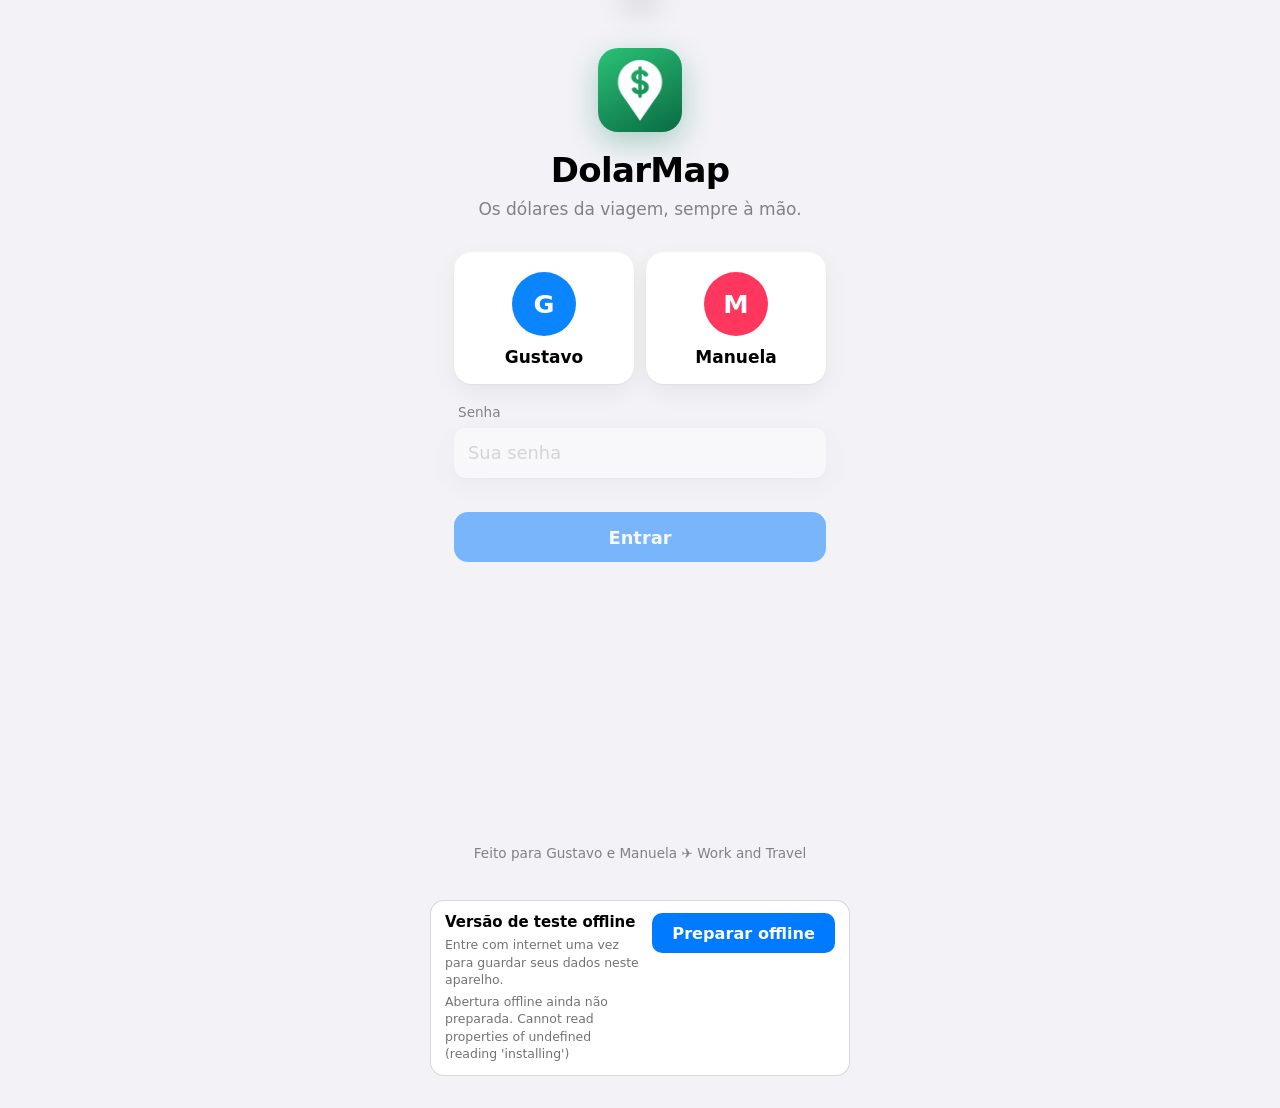
==== index.html @ 6754944d "Add files via upload" ====
<!doctype html>
<html lang="pt-BR">
  <head>
    <meta charset="utf-8" />
    <meta name="viewport" content="width=device-width, initial-scale=1, viewport-fit=cover" />
    <title>DolarMap Offline</title>
    <meta name="description" content="Controle dos dólares da viagem de Work and Travel." />
    <meta name="theme-color" content="#F2F2F7" media="(prefers-color-scheme: light)" />
    <meta name="theme-color" content="#000000" media="(prefers-color-scheme: dark)" />
    <meta name="color-scheme" content="light dark" />
    <!-- Tela de Início do iPhone -->
    <meta name="apple-mobile-web-app-capable" content="yes" />
    <meta name="mobile-web-app-capable" content="yes" />
    <meta name="apple-mobile-web-app-status-bar-style" content="default" />
    <meta name="apple-mobile-web-app-title" content="DolarMap Offline" />
    <meta name="format-detection" content="telephone=no" />
    <link rel="apple-touch-icon" href="icons/icon-180.png" />
    <link rel="icon" type="image/png" sizes="192x192" href="icons/icon-192.png" />
    <link rel="manifest" href="manifest.webmanifest" />
    <script>
      // Aplica o tema salvo antes de pintar a tela (evita "piscar").
      try {
        var t = localStorage.getItem('dolarmap.theme');
        if (t === 'light' || t === 'dark') document.documentElement.dataset.theme = t;
      } catch (e) {}
    </script>
    <link rel="stylesheet" href="css/app.css?v=20261106offline1" />
    <script type="module" src="js/main.js?v=20261106offline1"></script>
  </head>
  <body>
    <div id="app" aria-live="polite">
      <div class="splash" role="status">
        <div class="spinner" aria-hidden="true"></div>
        <span class="sr-only">Carregando…</span>
      </div>
    </div>
    <div id="toast" class="toast" role="status" aria-live="polite"></div>
    <noscript>O DolarMap precisa de JavaScript ativado.</noscript>
  </body>
</html>
---- css/app.css ----
/* DolarMap — visual inspirado no iOS (cores do sistema, listas agrupadas, sheets). */

:root {
  --bg: #f2f2f7;
  --card: #ffffff;
  --card-2: #f2f2f7;
  --elevated: #ffffff;
  --label: #000000;
  --label-2: rgba(60, 60, 67, 0.62);
  --label-3: rgba(60, 60, 67, 0.36);
  --separator: rgba(60, 60, 67, 0.2);
  --fill: rgba(120, 120, 128, 0.16);
  --fill-2: rgba(120, 120, 128, 0.24);
  --tint: #007aff;
  --green: #248a3d; /* versão acessível (contraste AA) do verde do sistema */
  --green-bright: #34c759;
  --red: #d70015;
  --orange: #c93400;
  --hero-1: #1fa463;
  --hero-2: #0b7a4b;
  --shadow: 0 1px 2px rgba(0, 0, 0, 0.04), 0 8px 24px rgba(0, 0, 0, 0.06);
  --radius: 14px;
  --tabbar-h: 56px;
  color-scheme: light;
}

@media (prefers-color-scheme: dark) {
  :root:not([data-theme='light']) {
    --bg: #000000;
    --card: #1c1c1e;
    --card-2: #2c2c2e;
    --elevated: #1c1c1e;
    --label: #ffffff;
    --label-2: rgba(235, 235, 245, 0.64);
    --label-3: rgba(235, 235, 245, 0.34);
    --separator: rgba(84, 84, 88, 0.55);
    --fill: rgba(120, 120, 128, 0.3);
    --fill-2: rgba(120, 120, 128, 0.42);
    --tint: #0a84ff;
    --green: #30d158;
    --green-bright: #30d158;
    --red: #ff453a;
    --orange: #ff9f0a;
    --hero-1: #1a8f55;
    --hero-2: #0a5c39;
    --shadow: none;
    color-scheme: dark;
  }
}

:root[data-theme='dark'] {
  --bg: #000000;
  --card: #1c1c1e;
  --card-2: #2c2c2e;
  --elevated: #1c1c1e;
  --label: #ffffff;
  --label-2: rgba(235, 235, 245, 0.64);
  --label-3: rgba(235, 235, 245, 0.34);
  --separator: rgba(84, 84, 88, 0.55);
  --fill: rgba(120, 120, 128, 0.3);
  --fill-2: rgba(120, 120, 128, 0.42);
  --tint: #0a84ff;
  --green: #30d158;
  --green-bright: #30d158;
  --red: #ff453a;
  --orange: #ff9f0a;
  --hero-1: #1a8f55;
  --hero-2: #0a5c39;
  --shadow: none;
  color-scheme: dark;
}

/* ---------- Base ---------- */

*,
*::before,
*::after {
  box-sizing: border-box;
}

html {
  font-family: -apple-system, BlinkMacSystemFont, 'SF Pro Text', system-ui, 'Segoe UI', Roboto, sans-serif;
  font-size: 17px;
  -webkit-text-size-adjust: 100%;
  text-size-adjust: 100%;
}
/* Respeita o "Tamanho do Texto" (Dynamic Type) do iPhone. */
@supports (font: -apple-system-body) {
  html {
    font: -apple-system-body;
  }
}

body {
  margin: 0;
  min-height: 100dvh;
  background: var(--bg);
  color: var(--label);
  line-height: 1.3;
  -webkit-font-smoothing: antialiased;
  -webkit-tap-highlight-color: transparent;
  overscroll-behavior-y: none;
}

button,
input,
select,
textarea {
  font: inherit;
  color: inherit;
}

button {
  cursor: pointer;
  border: 0;
  background: none;
  padding: 0;
}

:focus-visible {
  outline: 3px solid var(--tint);
  outline-offset: 2px;
  border-radius: 8px;
}

.sr-only {
  position: absolute;
  width: 1px;
  height: 1px;
  padding: 0;
  margin: -1px;
  overflow: hidden;
  clip: rect(0, 0, 0, 0);
  white-space: nowrap;
  border: 0;
}

.num {
  font-variant-numeric: tabular-nums;
}
.rounded {
  font-family: ui-rounded, 'SF Pro Rounded', -apple-system, system-ui, sans-serif;
}
.pos {
  color: var(--green);
}
.neg {
  color: var(--red);
}
.muted {
  color: var(--label-2);
}

/* ---------- Splash / estados ---------- */

.splash {
  min-height: 100dvh;
  display: grid;
  place-items: center;
}

.spinner {
  width: 28px;
  height: 28px;
  border-radius: 50%;
  border: 3px solid var(--fill-2);
  border-top-color: var(--label-2);
  animation: spin 0.8s linear infinite;
}
@keyframes spin {
  to {
    transform: rotate(360deg);
  }
}

.state {
  text-align: center;
  padding: 40px 24px;
  color: var(--label-2);
}
.state .emoji {
  font-size: 2.6rem;
  display: block;
  margin-bottom: 10px;
}
.state h3 {
  margin: 0 0 6px;
  color: var(--label);
  font-size: 1.1rem;
}
.state p {
  margin: 0 0 16px;
}

.banner {
  margin: 0 16px 16px;
  padding: 12px 14px;
  border-radius: var(--radius);
  background: var(--card);
  display: flex;
  gap: 10px;
  align-items: center;
  font-size: 0.88rem;
}
.banner.warn {
  background: color-mix(in srgb, var(--orange) 14%, var(--card));
}
.banner.error {
  background: color-mix(in srgb, var(--red) 14%, var(--card));
}
.banner .grow {
  flex: 1;
}

.offline-status {
  align-items: flex-start;
  border: 1px solid var(--separator, #8e8e9340);
}
.offline-status strong, .offline-status small { display: block; }
.offline-status small { margin-top: 4px; color: var(--secondary, #737373); line-height: 1.4; }
.offline-status .error-text { color: var(--red); }
.offline-actions { display: grid; gap: 8px; }
.offline-actions:empty { display: none; }
.pending-label { color: var(--orange); font-weight: 600; }
.login + .offline-status { max-width: 420px; margin: 0 auto 32px; }

/* ---------- Layout principal ---------- */

.screen {
  max-width: 560px;
  margin: 0 auto;
  padding: calc(env(safe-area-inset-top) + 8px) 0
    calc(env(safe-area-inset-bottom) + var(--tabbar-h) + 40px);
}

.large-title {
  display: flex;
  align-items: flex-end;
  justify-content: space-between;
  gap: 12px;
  padding: 8px 20px 12px;
}
.large-title h1 {
  margin: 0;
  font-size: 2.0rem;
  font-weight: 700;
  letter-spacing: -0.02em;
}
.large-title .sub {
  color: var(--label-2);
  font-size: 0.88rem;
  margin-bottom: 2px;
}

.avatar {
  width: 36px;
  height: 36px;
  border-radius: 50%;
  display: grid;
  place-items: center;
  color: #fff;
  font-weight: 600;
  font-size: 0.9rem;
  flex: none;
}
.avatar.lg {
  width: 64px;
  height: 64px;
  font-size: 1.5rem;
}
.avatar.md {
  width: 40px;
  height: 40px;
  font-size: 1rem;
}
.avatar.xs {
  width: 22px;
  height: 22px;
  font-size: 0.65rem;
}
.avatar.xl {
  width: 96px;
  height: 96px;
  font-size: 2.4rem;
}
.avatar.has-photo {
  overflow: hidden;
}
.avatar img {
  width: 100%;
  height: 100%;
  object-fit: cover;
  display: block;
}

/* ---------- Fotos de perfil ---------- */

.avatar-btn {
  border-radius: 50%;
  padding: 0;
  transition: transform 0.15s;
}
.avatar-btn:active {
  transform: scale(0.94);
}
.hero .chip {
  display: inline-flex;
  align-items: center;
  gap: 6px;
  padding-left: 5px;
}
.avatar-edit {
  position: relative;
  cursor: pointer;
  border-radius: 50%;
  flex: none;
  transition: opacity 0.2s;
}
.avatar-edit.busy {
  opacity: 0.5;
  pointer-events: none;
}
.avatar-edit .cam {
  position: absolute;
  right: -4px;
  bottom: -4px;
  width: 26px;
  height: 26px;
  border-radius: 50%;
  background: var(--card-2);
  box-shadow: 0 0 0 2px var(--card);
  display: grid;
  place-items: center;
  font-size: 0.75rem;
}
.photo-actions {
  display: flex;
  gap: 16px;
  margin-top: 6px;
}
.link-btn {
  color: var(--tint);
  font-size: 0.9rem;
  font-weight: 600;
  cursor: pointer;
  min-height: 32px;
  display: inline-flex;
  align-items: center;
}
.link-btn.danger {
  color: var(--red);
}
.couple-card {
  display: flex;
  justify-content: space-around;
  align-items: center;
  padding: 20px 8px 18px;
}
.couple-person {
  display: flex;
  flex-direction: column;
  align-items: center;
  gap: 8px;
  min-width: 110px;
  color: var(--label);
  transition: transform 0.15s;
}
.couple-person:not([disabled]):active {
  transform: scale(0.96);
}
.couple-person[disabled] {
  cursor: default;
}
.couple-name {
  font-weight: 600;
}
.couple-name small {
  font-weight: 400;
  color: var(--label-2);
}
.couple-empty {
  font-size: 0.75rem;
  color: var(--label-2);
  margin-top: -4px;
}
.couple-heart {
  font-size: 1.4rem;
  animation: heartbeat 1.6s ease-in-out infinite;
}
/* Editor de recorte da foto (sempre escuro, como no iPhone). */
.cropper {
  position: fixed;
  inset: 0;
  z-index: 230;
  display: flex;
  flex-direction: column;
  align-items: center;
  gap: 18px;
  padding: calc(env(safe-area-inset-top) + 6px) 16px calc(env(safe-area-inset-bottom) + 20px);
  background: #000;
  color: #fff;
  opacity: 0;
  transition: opacity 0.25s;
  overflow-y: auto;
}
.cropper.in {
  opacity: 1;
}
.crop-head {
  display: grid;
  grid-template-columns: 1fr auto 1fr;
  align-items: center;
  width: 100%;
  max-width: 560px;
}
.crop-head h2 {
  margin: 0;
  font-size: 1.05rem;
  font-weight: 600;
}
.crop-head .text-btn {
  color: #0a84ff;
  justify-self: start;
}
.crop-head .text-btn.bold {
  justify-self: end;
}
.crop-stage {
  position: relative;
  width: min(88vw, 360px, 52dvh);
  aspect-ratio: 1;
  overflow: hidden;
  touch-action: none;
  cursor: grab;
  background: #1c1c1e;
  margin-top: auto;
  flex: none;
}
.crop-stage:active {
  cursor: grabbing;
}
.crop-stage img {
  position: absolute;
  top: 0;
  left: 0;
  max-width: none;
  transform-origin: 0 0;
  user-select: none;
  -webkit-user-select: none;
  -webkit-user-drag: none;
  pointer-events: none;
}
/* Escurece tudo fora do círculo: o que fica dentro é a foto de perfil. */
.crop-mask {
  position: absolute;
  inset: 0;
  pointer-events: none;
  background: radial-gradient(circle closest-side, transparent 99.4%, rgba(0, 0, 0, 0.6) 100%);
}
.crop-mask::after {
  content: '';
  position: absolute;
  inset: 0;
  border-radius: 50%;
  box-shadow: inset 0 0 0 2px rgba(255, 255, 255, 0.85);
}
.crop-hint {
  margin: 0;
  font-size: 0.85rem;
  color: rgba(235, 235, 245, 0.64);
  text-align: center;
}
.crop-zoom {
  display: flex;
  align-items: center;
  gap: 12px;
  width: min(88vw, 360px);
  font-size: 1.3rem;
  color: rgba(235, 235, 245, 0.7);
}
.crop-zoom input {
  flex: 1;
  accent-color: #0a84ff;
  height: 32px;
}
.btn.crop-ok {
  width: min(88vw, 360px);
  margin-bottom: auto;
}
.btn.crop-ok:focus-visible {
  outline: 3px solid rgba(255, 255, 255, 0.5);
  outline-offset: 3px;
}

.photo-viewer {
  position: fixed;
  inset: 0;
  z-index: 220;
  display: grid;
  place-content: center;
  justify-items: center;
  gap: 14px;
  padding: 24px;
  background: rgba(0, 0, 0, 0.92);
  color: #fff;
  opacity: 0;
  transition: opacity 0.25s;
}
.photo-viewer.in {
  opacity: 1;
}
.photo-viewer img {
  width: min(86vw, 420px);
  aspect-ratio: 1;
  object-fit: cover;
  border-radius: 28px;
  transform: scale(0.9);
  transition: transform 0.35s var(--spring);
}
.photo-viewer.in img {
  transform: none;
}
.photo-viewer p {
  margin: 0;
  font-size: 1.3rem;
  font-weight: 700;
}

.section-title {
  margin: 24px 20px 8px;
  font-size: 0.8rem;
  text-transform: uppercase;
  letter-spacing: 0.02em;
  color: var(--label-2);
  font-weight: 400;
  display: flex;
  justify-content: space-between;
  align-items: baseline;
}
.section-title button {
  text-transform: none;
  font-size: 0.95rem;
  color: var(--tint);
  letter-spacing: 0;
  min-height: 44px;
  margin: -14px 0;
}

/* ---------- Controle segmentado ---------- */

.segmented {
  display: flex;
  background: var(--fill);
  border-radius: 9px;
  padding: 2px;
  margin: 0 16px 14px;
  gap: 2px;
}
.segmented button {
  flex: 1;
  min-height: 34px;
  border-radius: 7px;
  font-size: 0.85rem;
  font-weight: 500;
  color: var(--label);
  transition: background 0.2s;
}
.segmented button[aria-pressed='true'],
.segmented button[aria-checked='true'] {
  background: var(--elevated);
  box-shadow: 0 2px 6px rgba(0, 0, 0, 0.12);
  font-weight: 600;
}
:root[data-theme='dark'] .segmented button[aria-pressed='true'],
:root[data-theme='dark'] .segmented button[aria-checked='true'] {
  background: #636366;
}
@media (prefers-color-scheme: dark) {
  :root:not([data-theme='light']) .segmented button[aria-pressed='true'],
  :root:not([data-theme='light']) .segmented button[aria-checked='true'] {
    background: #636366;
  }
}

/* ---------- Cartão principal (saldo) ---------- */

.hero {
  margin: 0 16px;
  border-radius: 22px;
  padding: 20px 20px 18px;
  color: #fff;
  background: radial-gradient(120% 140% at 100% 0%, rgba(255, 255, 255, 0.18), transparent 50%),
    linear-gradient(145deg, var(--hero-1), var(--hero-2));
  box-shadow: 0 10px 30px rgba(11, 122, 75, 0.25);
  position: relative;
  overflow: hidden;
}
.hero .label {
  font-size: 0.85rem;
  opacity: 0.85;
  font-weight: 500;
}
.hero .value {
  font-size: 2.6rem;
  font-weight: 700;
  letter-spacing: -0.02em;
  margin: 4px 0 2px;
  line-height: 1.1;
  word-break: break-word;
}
.hero .hint {
  font-size: 0.88rem;
  opacity: 0.9;
}
.hero .people {
  display: flex;
  flex-wrap: wrap;
  gap: 8px;
  margin-top: 14px;
}
.hero .chip {
  background: rgba(255, 255, 255, 0.18);
  border-radius: 999px;
  padding: 6px 12px;
  font-size: 0.82rem;
  font-weight: 500;
}

/* ---------- Grade de números ---------- */

.stats {
  display: grid;
  grid-template-columns: 1fr 1fr;
  gap: 10px;
  margin: 12px 16px 0;
}
.stat {
  background: var(--card);
  border-radius: var(--radius);
  padding: 12px 14px;
  box-shadow: var(--shadow);
  min-width: 0;
}
.stat .k {
  font-size: 0.78rem;
  color: var(--label-2);
  display: flex;
  gap: 6px;
  align-items: center;
}
.stat .v {
  font-size: 1.15rem;
  font-weight: 600;
  margin-top: 4px;
  overflow-wrap: anywhere;
}
.stat.wide {
  grid-column: span 2;
}

/* ---------- Listas agrupadas (estilo Ajustes) ---------- */

.group {
  background: var(--card);
  border-radius: var(--radius);
  margin: 0 16px;
  overflow: hidden;
  box-shadow: var(--shadow);
}
.row {
  display: flex;
  align-items: center;
  gap: 12px;
  padding: 10px 16px;
  min-height: 52px;
  width: 100%;
  text-align: left;
  position: relative;
  background: var(--card);
}
.row + .row::before {
  content: '';
  position: absolute;
  top: 0;
  right: 0;
  left: 64px;
  border-top: 0.5px solid var(--separator);
}
.row.plain + .row.plain::before {
  left: 16px;
}
button.row:active,
a.row:active {
  background: var(--fill);
}
.row .icon {
  width: 38px;
  height: 38px;
  border-radius: 10px;
  background: var(--fill);
  display: grid;
  place-items: center;
  font-size: 1.15rem;
  flex: none;
}
.row .main {
  flex: 1;
  min-width: 0;
}
.row .title {
  font-size: 1rem;
  white-space: nowrap;
  overflow: hidden;
  text-overflow: ellipsis;
}
.row .subtitle {
  font-size: 0.8rem;
  color: var(--label-2);
  margin-top: 2px;
  white-space: nowrap;
  overflow: hidden;
  text-overflow: ellipsis;
}
.row .amount {
  text-align: right;
  font-weight: 600;
  font-size: 0.98rem;
  flex: none;
  max-width: 50%;
}
.row .amount small {
  display: block;
  font-weight: 400;
  font-size: 0.76rem;
  color: var(--label-2);
  margin-top: 2px;
}
.row .chev {
  color: var(--label-3);
  font-size: 1.1rem;
}
.row.destructive {
  color: var(--red);
  justify-content: center;
}
.row.link {
  color: var(--tint);
}
.row .value-right {
  color: var(--label-2);
}

.day-header {
  margin: 20px 20px 6px;
  display: flex;
  justify-content: space-between;
  font-size: 0.8rem;
  color: var(--label-2);
  text-transform: uppercase;
  letter-spacing: 0.02em;
}

.tag {
  display: inline-block;
  font-size: 0.7rem;
  padding: 1px 6px;
  border-radius: 6px;
  color: #fff;
  vertical-align: 1px;
  margin-right: 4px;
  font-weight: 600;
}

/* Barras por categoria */
.cat-bar {
  height: 6px;
  border-radius: 3px;
  background: var(--fill);
  margin-top: 6px;
  overflow: hidden;
}
.cat-bar span {
  display: block;
  height: 100%;
  border-radius: 3px;
  background: var(--tint);
}

/* ---------- Busca ---------- */

.search {
  margin: 0 16px 12px;
  position: relative;
}
.search input {
  width: 100%;
  border: 0;
  border-radius: 10px;
  background: var(--fill);
  min-height: 38px;
  padding: 8px 12px 8px 34px;
  font-size: 1rem;
}
.search::before {
  content: '';
  position: absolute;
  left: 12px;
  top: 50%;
  width: 11px;
  height: 11px;
  border: 2px solid var(--label-2);
  border-radius: 50%;
  transform: translateY(-62%);
}
.search::after {
  content: '';
  position: absolute;
  left: 23px;
  top: 58%;
  width: 6px;
  height: 2px;
  background: var(--label-2);
  transform: rotate(45deg);
  border-radius: 1px;
}

/* ---------- Tab bar + botão adicionar ---------- */

.tabbar {
  position: fixed;
  left: 0;
  right: 0;
  bottom: 0;
  z-index: 20;
  display: flex;
  justify-content: center;
  padding-bottom: env(safe-area-inset-bottom);
  background: color-mix(in srgb, var(--bg) 82%, transparent);
  -webkit-backdrop-filter: saturate(180%) blur(20px);
  backdrop-filter: saturate(180%) blur(20px);
  border-top: 0.5px solid var(--separator);
}
.tabbar-inner {
  display: flex;
  width: 100%;
  max-width: 560px;
}
.tabbar button {
  flex: 1;
  min-height: var(--tabbar-h);
  display: flex;
  flex-direction: column;
  align-items: center;
  justify-content: center;
  gap: 3px;
  font-size: 0.66rem;
  font-weight: 500;
  color: var(--label-2);
}
.tabbar button[aria-current='page'] {
  color: var(--tint);
}
.tabbar svg {
  width: 26px;
  height: 26px;
}

/* Botão central "Adicionar": círculo elevado que sobrepõe a barra. */
.tabbar .tab-add {
  color: var(--label);
  justify-content: flex-end;
  padding-bottom: 6px;
  position: relative;
}
.tab-add .bubble {
  position: absolute;
  top: -26px;
  left: 50%;
  transform: translateX(-50%);
  width: 56px;
  height: 56px;
  border-radius: 50%;
  background: var(--tint);
  color: #fff;
  display: grid;
  place-items: center;
  box-shadow: 0 0 0 4px var(--bg), 0 8px 22px color-mix(in srgb, var(--tint) 50%, transparent);
  transition: transform 0.15s;
}
.tab-add:active .bubble {
  transform: translateX(-50%) scale(0.92);
}
.tabbar .tab-add svg {
  width: 28px;
  height: 28px;
}

/* ---------- Botões ---------- */

.btn {
  display: inline-flex;
  align-items: center;
  justify-content: center;
  gap: 8px;
  min-height: 50px;
  padding: 0 20px;
  border-radius: 14px;
  background: var(--tint);
  color: #fff;
  font-weight: 600;
  font-size: 1.05rem;
  width: 100%;
  transition: opacity 0.15s, transform 0.1s;
}
.btn:active {
  transform: scale(0.98);
}
.btn[disabled] {
  opacity: 0.5;
}
.btn.secondary {
  background: var(--fill);
  color: var(--tint);
}
.btn.small {
  min-height: 40px;
  width: auto;
  font-size: 0.95rem;
  border-radius: 10px;
}
.btn .spinner {
  width: 18px;
  height: 18px;
  border-width: 2px;
  border-color: rgba(255, 255, 255, 0.35);
  border-top-color: #fff;
}

.text-btn {
  color: var(--tint);
  font-size: 1.05rem;
  min-height: 44px;
  min-width: 44px;
  padding: 0 4px;
}
.text-btn.bold {
  font-weight: 600;
}

/* ---------- Login ---------- */

.login {
  min-height: 100dvh;
  max-width: 420px;
  margin: 0 auto;
  padding: calc(env(safe-area-inset-top) + 48px) 24px calc(env(safe-area-inset-bottom) + 24px);
  display: flex;
  flex-direction: column;
}
.login .logo {
  width: 84px;
  height: 84px;
  border-radius: 20px;
  margin: 0 auto 16px;
  display: block;
  box-shadow: 0 10px 30px rgba(11, 122, 75, 0.3);
}
.login h1 {
  text-align: center;
  margin: 0;
  font-size: 2rem;
  letter-spacing: -0.02em;
}
.login .tagline {
  text-align: center;
  color: var(--label-2);
  margin: 6px 0 32px;
}
.people-pick {
  display: grid;
  grid-template-columns: 1fr 1fr;
  gap: 12px;
  margin-bottom: 20px;
}
.person {
  background: var(--card);
  border-radius: 18px;
  padding: 18px 10px 14px;
  display: flex;
  flex-direction: column;
  align-items: center;
  gap: 10px;
  font-weight: 600;
  border: 2px solid transparent;
  box-shadow: var(--shadow);
  transition: border-color 0.15s, transform 0.1s;
}
.person:active {
  transform: scale(0.98);
}
.person[aria-checked='true'] {
  border-color: var(--tint);
}
.field {
  display: block;
  margin-bottom: 14px;
}
.field > span {
  display: block;
  font-size: 0.8rem;
  color: var(--label-2);
  margin: 0 4px 6px;
}
.input {
  width: 100%;
  border: 0;
  border-radius: 12px;
  background: var(--card);
  min-height: 50px;
  padding: 12px 14px;
  font-size: 1.05rem;
  box-shadow: var(--shadow);
}
.input::placeholder {
  color: var(--label-3);
}
.error-text {
  color: var(--red);
  font-size: 0.85rem;
  margin: 6px 4px 0;
  min-height: 1em;
}
.login .foot {
  margin-top: auto;
  padding-top: 24px;
  text-align: center;
  font-size: 0.8rem;
  color: var(--label-2);
}

/* ---------- Sheet (formulário) ---------- */

dialog.sheet {
  border: 0;
  padding: 0;
  margin: auto auto 0;
  width: 100%;
  max-width: 560px;
  /* Altura fixa (como o sheet "grande" do iOS): sempre cobre até a borda de baixo,
     inclusive a barra de abas, sem deixar faixa vazia mostrando a tela de trás. */
  height: calc(100dvh - env(safe-area-inset-top) - 10px);
  max-height: none;
  border-radius: 14px 14px 0 0;
  background: var(--bg);
  color: var(--label);
  overflow: hidden;
  display: none;
  flex-direction: column;
}
dialog.sheet[open] {
  display: flex;
  animation: sheet-in 0.32s cubic-bezier(0.2, 0.9, 0.25, 1);
}
dialog.sheet::backdrop {
  background: rgba(0, 0, 0, 0.4);
  animation: fade-in 0.25s;
}
/* O formulário ocupa o sheet inteiro em coluna: cabeçalho fixo + corpo que rola. */
dialog.sheet > form {
  display: flex;
  flex-direction: column;
  flex: 1;
  min-height: 0;
}
/* Teclado aberto no iPhone: o JS mede a área visível (visualViewport) e o sheet
   passa a terminar logo acima do teclado, com o conteúdo rolando dentro dele. */
dialog.sheet.kb {
  top: auto;
  bottom: var(--kb-bottom, 0px);
  height: calc(var(--vv-h, 100dvh) - env(safe-area-inset-top) - 8px);
}
dialog.sheet.kb .sheet-body {
  padding-bottom: 24px;
}
@keyframes sheet-in {
  from {
    transform: translateY(100%);
  }
}
@keyframes fade-in {
  from {
    opacity: 0;
  }
}
.sheet-head {
  display: grid;
  grid-template-columns: 1fr auto 1fr;
  align-items: center;
  gap: 8px;
  padding: 14px 12px 6px;
  position: relative;
  flex-shrink: 0;
}
/* Cancelar colado à esquerda e Salvar à direita, na mesma linha do título. */
.sheet-head > .text-btn {
  justify-self: start;
  text-align: left;
}
.sheet-head .right {
  display: flex;
  justify-content: flex-end;
}
.sheet-head .text-btn {
  display: inline-flex;
  align-items: center;
  padding: 0 6px;
}
.sheet-head::before {
  content: '';
  position: absolute;
  top: 5px;
  left: 50%;
  width: 36px;
  height: 5px;
  border-radius: 3px;
  background: var(--fill-2);
  transform: translateX(-50%);
}
.sheet-head h2 {
  margin: 0;
  font-size: 1.05rem;
  font-weight: 600;
  text-align: center;
}
.sheet-head .right {
  justify-self: end;
}
.sheet-body {
  flex: 1;
  min-height: 0;
  overflow-y: auto;
  -webkit-overflow-scrolling: touch;
  padding: 10px 0 calc(env(safe-area-inset-bottom) + 20px);
}

.amount-box {
  margin: 4px 16px 6px;
  background: var(--card);
  border-radius: 18px;
  padding: 14px 16px;
  box-shadow: var(--shadow);
}
.amount-box .cap {
  font-size: 0.8rem;
  color: var(--label-2);
}
.amount-line {
  display: flex;
  align-items: center;
  gap: 8px;
}
.cur-btn {
  font-weight: 700;
  font-size: 1.4rem;
  min-height: 44px;
  min-width: 52px;
  padding: 0 10px;
  border-radius: 10px;
  background: var(--fill);
  color: var(--label);
  flex: none;
  display: inline-flex;
  align-items: center;
  justify-content: center;
}
.cur-btn.static {
  background: none;
  padding: 0;
  min-width: 0;
}
.amount-input {
  flex: 1;
  min-width: 0;
  border: 0;
  background: none;
  font-size: 2.4rem;
  font-weight: 700;
  padding: 4px 0;
  outline: none;
  letter-spacing: -0.02em;
}
.amount-input::placeholder {
  color: var(--label-3);
}
.amount-box .hint {
  font-size: 0.82rem;
  color: var(--label-2);
  margin-top: 4px;
}
.form-section {
  margin: 0 16px;
}

.cats {
  display: grid;
  /* 4 colunas fixas: 16 categorias de gasto e 4 de entrada preenchem a grade sem sobras. */
  grid-template-columns: repeat(4, minmax(0, 1fr));
  gap: 8px;
  margin: 0 16px;
}
.cat {
  background: var(--card);
  border-radius: 14px;
  padding: 10px 4px 8px;
  display: flex;
  flex-direction: column;
  align-items: center;
  gap: 4px;
  font-size: 0.74rem;
  font-weight: 500;
  border: 2px solid transparent;
  min-height: 64px;
  box-shadow: var(--shadow);
  text-align: center;
  line-height: 1.15;
}
.cat .e {
  font-size: 1.35rem;
  line-height: 1;
}
.cat[aria-checked='true'] {
  border-color: var(--tint);
  background: color-mix(in srgb, var(--tint) 10%, var(--card));
}

.form-row {
  display: flex;
  align-items: center;
  gap: 12px;
  padding: 6px 16px;
  min-height: 50px;
  position: relative;
  background: var(--card);
}
.form-row + .form-row::before {
  content: '';
  position: absolute;
  top: 0;
  left: 16px;
  right: 0;
  border-top: 0.5px solid var(--separator);
}
.form-row label {
  flex: none;
  min-width: 82px;
}
.form-row input {
  flex: 1;
  min-width: 0;
  border: 0;
  background: none;
  font-size: 1.05rem;
  text-align: right;
  min-height: 40px;
  outline: none;
}
.form-row input[type='date'] {
  -webkit-appearance: none;
  appearance: none;
  display: flex;
  justify-content: flex-end;
}
.form-row input::-webkit-date-and-time-value {
  text-align: right;
}

.sheet-actions {
  margin: 20px 16px 0;
  display: grid;
  gap: 10px;
}
.btn.danger {
  background: var(--fill);
  color: var(--red);
}
.readonly-note {
  margin: 12px 16px 0;
  font-size: 0.85rem;
  color: var(--label-2);
  text-align: center;
}

/* ---------- Análises ---------- */

.an-card {
  background: var(--card);
  border-radius: var(--radius);
  margin: 0 16px;
  padding: 14px 16px;
  box-shadow: var(--shadow);
}
.an-note {
  margin: 8px 20px 0;
  font-size: 0.78rem;
  color: var(--label-2);
  line-height: 1.4;
}
.an-text {
  margin: 12px 0 0;
  font-size: 0.9rem;
  line-height: 1.45;
}
.an-card .k {
  font-size: 0.76rem;
  color: var(--label-2);
}
.an-kpis {
  display: grid;
  grid-template-columns: 1fr 1fr;
  gap: 12px;
  margin-bottom: 12px;
}
.an-kpis.three {
  grid-template-columns: repeat(3, minmax(0, 1fr));
}
.an-kpis .v {
  font-size: 1.12rem;
  font-weight: 600;
  margin-top: 3px;
  overflow-wrap: anywhere;
}
.an-big {
  font-size: 1.7rem;
  font-weight: 700;
  letter-spacing: -0.02em;
  margin: 2px 0 2px;
}
.an-divider {
  border-top: 0.5px solid var(--separator);
  margin: 14px 0 6px;
}
.segmented.inset {
  margin: 0 0 14px;
}
.an-row {
  display: flex;
  gap: 12px;
  align-items: flex-start;
  padding: 10px 0;
}
.an-row + .an-row {
  border-top: 0.5px solid var(--separator);
}
.an-row .icon {
  width: 34px;
  height: 34px;
  border-radius: 9px;
  background: var(--fill);
  display: grid;
  place-items: center;
  font-size: 1.05rem;
  flex: none;
}
.an-row .main {
  flex: 1;
  min-width: 0;
}
.an-row-top {
  display: flex;
  justify-content: space-between;
  gap: 10px;
  font-size: 0.95rem;
}
.an-row-top > span:first-child {
  min-width: 0;
  overflow: hidden;
  text-overflow: ellipsis;
  white-space: nowrap;
}
.an-row .subtitle {
  font-size: 0.78rem;
  color: var(--label-2);
  margin-top: 5px;
}
.an-row-top.subtitle > span:last-child {
  flex: none;
}

/* Gráficos SVG */
.chart {
  position: relative;
  margin-top: 4px;
  touch-action: pan-y;
  user-select: none;
  -webkit-user-select: none;
}
.chart svg {
  display: block;
  overflow: visible;
}
.chart .crosshair[hidden] {
  display: none; /* o atributo hidden não esconde elementos SVG sozinho */
}
.chart .grid {
  stroke: var(--separator);
  stroke-width: 1;
}
.chart .zero {
  stroke: var(--label-3);
  stroke-width: 1;
}
.chart .ylab,
.chart .xlab {
  font-size: 10.5px;
  fill: var(--label-2);
  font-variant-numeric: tabular-nums;
}
.chart .ln {
  fill: none;
  stroke-width: 2;
  stroke-linejoin: round;
  stroke-linecap: round;
}
.chart .area {
  stroke: none;
}
.chart .ln.s1 {
  stroke: var(--tint);
}
.chart .area.s1 {
  fill: color-mix(in srgb, var(--tint) 14%, transparent);
}
.chart .pt {
  stroke: var(--card);
  stroke-width: 2;
}
.chart .pt.s1 {
  fill: var(--tint);
}
.chart .pt.s2 {
  fill: var(--label-2);
}
.chart .ch-line {
  stroke: var(--label-3);
  stroke-width: 1;
  stroke-dasharray: 3 3;
}
.chart .ch-dot {
  stroke: var(--card);
  stroke-width: 2.5;
}
.chart .ch-dot.s1 {
  fill: var(--tint);
}
.chart .ch-dot.s2 {
  fill: var(--label);
}
.chart .tip {
  position: absolute;
  top: -8px;
  transform: translateY(-100%);
  background: var(--elevated);
  border: 0.5px solid var(--separator);
  box-shadow: 0 6px 20px rgba(0, 0, 0, 0.16);
  border-radius: 10px;
  padding: 6px 10px;
  font-size: 0.78rem;
  pointer-events: none;
  white-space: nowrap;
  display: grid;
  gap: 2px;
  z-index: 2;
}
.chart .tip[hidden] {
  display: none;
}
.chart .tip span {
  display: flex;
  align-items: center;
  gap: 6px;
  color: var(--label-2);
}
.chart .tip b {
  color: var(--label);
}
.key {
  display: inline-block;
  width: 12px;
  height: 3px;
  border-radius: 2px;
  background: var(--tint);
  flex: none;
}
.key.s2 {
  background: var(--label-2);
}
.key.dot {
  width: 9px;
  height: 9px;
  border-radius: 50%;
}
.legend {
  display: flex;
  flex-wrap: wrap;
  gap: 6px 16px;
  font-size: 0.78rem;
  color: var(--label-2);
  margin: 4px 0 10px;
}
.legend span {
  display: inline-flex;
  align-items: center;
  gap: 6px;
}
.legend .key:not(.s1):not(.s2) {
  width: 10px;
  height: 10px;
  border-radius: 3px;
}

/* Tabela acessível */
.data-table {
  margin-top: 10px;
  font-size: 0.82rem;
}
.data-table summary {
  color: var(--tint);
  cursor: pointer;
  min-height: 32px;
  display: flex;
  align-items: center;
}
.data-table table {
  width: 100%;
  border-collapse: collapse;
  margin-top: 6px;
}
.data-table th,
.data-table td {
  text-align: left;
  padding: 4px 0;
  border-bottom: 0.5px solid var(--separator);
}
.data-table th {
  color: var(--label-2);
  font-weight: 500;
}
.data-table td:last-child,
.data-table th:last-child {
  text-align: right;
}

/* Comparativo do casal */
.cmp + .cmp {
  margin-top: 14px;
}
.cmp .k {
  margin-bottom: 6px;
}
.cmp-row {
  display: grid;
  grid-template-columns: 72px 1fr auto;
  align-items: center;
  gap: 10px;
  min-height: 26px;
  font-size: 0.88rem;
}
.cmp-name {
  overflow: hidden;
  text-overflow: ellipsis;
  white-space: nowrap;
}
.cmp-bar .cat-bar {
  margin: 0;
  height: 8px;
  border-radius: 4px;
}
.cmp-bar .cat-bar span {
  border-radius: 4px;
}
.cmp-val {
  font-weight: 600;
  text-align: right;
  min-width: 92px;
}

@media (max-width: 360px) {
  .cat {
    font-size: 0.66rem;
  }
  .cmp-row {
    grid-template-columns: 62px 1fr auto;
  }
}

/* ---------- Toast ---------- */

.toast {
  position: fixed;
  left: 50%;
  top: calc(env(safe-area-inset-top) + 10px);
  transform: translate(-50%, -150%);
  z-index: 100;
  background: var(--elevated);
  color: var(--label);
  padding: 10px 18px;
  border-radius: 999px;
  font-weight: 600;
  font-size: 0.9rem;
  box-shadow: 0 8px 30px rgba(0, 0, 0, 0.18);
  transition: transform 0.35s cubic-bezier(0.2, 0.9, 0.25, 1);
  max-width: calc(100vw - 32px);
  text-align: center;
  pointer-events: none;
}
.toast.show {
  transform: translate(-50%, 0);
}
.toast.error {
  color: var(--red);
}

.install-steps {
  margin: 0;
  padding: 12px 16px 12px 36px;
  font-size: 0.92rem;
  color: var(--label-2);
  line-height: 1.5;
}

/* ---------- Animações sutis ---------- */

:root {
  --ease-out: cubic-bezier(0.2, 0.9, 0.25, 1);
  --spring: cubic-bezier(0.34, 1.56, 0.64, 1);
}
@keyframes rise-in {
  from {
    opacity: 0;
    transform: translateY(12px);
  }
}
@keyframes pop {
  0% {
    transform: scale(1);
  }
  40% {
    transform: scale(1.12);
  }
  100% {
    transform: scale(1);
  }
}
@keyframes pop-in {
  from {
    opacity: 0;
    transform: scale(0.4);
  }
}
@keyframes shake {
  10%,
  90% {
    transform: translateX(-2px);
  }
  20%,
  80% {
    transform: translateX(4px);
  }
  30%,
  50%,
  70% {
    transform: translateX(-7px);
  }
  40%,
  60% {
    transform: translateX(7px);
  }
}
@keyframes flash {
  from {
    background: color-mix(in srgb, var(--tint) 22%, var(--card));
  }
}
@keyframes grow {
  from {
    width: 0;
  }
}
@keyframes sheet-out {
  to {
    transform: translateY(100%);
  }
}
@keyframes fade-out {
  to {
    opacity: 0;
  }
}

/* Troca de aba / entrada no app: os blocos sobem em cascata. */
.screen.enter > * {
  animation: rise-in 0.42s var(--ease-out) backwards;
}
.screen.enter > :nth-child(2) { animation-delay: 0.03s; }
.screen.enter > :nth-child(3) { animation-delay: 0.06s; }
.screen.enter > :nth-child(4) { animation-delay: 0.09s; }
.screen.enter > :nth-child(5) { animation-delay: 0.12s; }
.screen.enter > :nth-child(6) { animation-delay: 0.15s; }
.screen.enter > :nth-child(n + 7) { animation-delay: 0.18s; }
.tabbar.enter button[aria-current='page'] svg {
  animation: pop 0.38s var(--spring);
}

/* Login: logo, título e cartões entram em sequência. */
.login.enter > * {
  animation: rise-in 0.5s var(--ease-out) backwards;
}
.login.enter > .logo {
  animation: pop-in 0.6s var(--spring) backwards;
}
.login.enter > h1 { animation-delay: 0.08s; }
.login.enter > .tagline { animation-delay: 0.12s; }
.login.enter > .people-pick { animation-delay: 0.18s; }
.login.enter > :nth-child(n + 5) { animation-delay: 0.24s; }

.person {
  position: relative;
}
.person .avatar {
  transition: transform 0.25s var(--spring);
}
.person[aria-checked='true'] {
  background: color-mix(in srgb, var(--tint) 8%, var(--card));
}
.person[aria-checked='true'] .avatar {
  animation: pop 0.42s var(--spring);
  box-shadow: 0 0 0 4px color-mix(in srgb, var(--tint) 25%, transparent);
}
.person .check {
  position: absolute;
  top: 10px;
  right: 10px;
  width: 22px;
  height: 22px;
  border-radius: 50%;
  background: var(--tint);
  color: #fff;
  font-size: 0.75rem;
  font-weight: 700;
  display: grid;
  place-items: center;
  transform: scale(0);
  opacity: 0;
  transition: transform 0.3s var(--spring), opacity 0.15s;
}
.person[aria-checked='true'] .check {
  transform: scale(1);
  opacity: 1;
}
.login .input {
  transition: opacity 0.25s, box-shadow 0.2s;
}
.login .input:disabled {
  opacity: 0.5;
}
.field.shake {
  animation: shake 0.45s;
}

/* Registro recém-salvo pisca de leve na lista. */
.row.flash {
  animation: flash 1.4s ease-out;
}

/* Categoria escolhida dá um "pulinho". */
.cat[aria-checked='true'] .e {
  display: inline-block;
  animation: pop 0.35s var(--spring);
}

/* Sheet: sai deslizando para baixo. */
dialog.sheet.closing {
  animation: sheet-out 0.22s cubic-bezier(0.4, 0, 1, 1) forwards;
}
dialog.sheet.closing::backdrop {
  animation: fade-out 0.22s forwards;
}

/* Barrinha da próxima conquista (cartão de saldo). */
.milestone {
  margin-top: 14px;
  font-size: 0.78rem;
}
.milestone-top {
  display: flex;
  justify-content: space-between;
  gap: 8px;
  opacity: 0.92;
  margin-bottom: 6px;
  white-space: nowrap;
}
.milestone-bar {
  height: 6px;
  border-radius: 3px;
  background: rgba(255, 255, 255, 0.22);
  overflow: hidden;
}
.milestone-bar span {
  display: block;
  height: 100%;
  width: var(--p);
  border-radius: 3px;
  background: #fff;
  animation: grow 1s 0.2s var(--ease-out) backwards;
}

/* ---------- Comemoração de conquista ---------- */

.celebrate {
  position: fixed;
  inset: 0;
  z-index: 200;
  display: grid;
  place-items: center;
  padding: calc(env(safe-area-inset-top) + 20px) 24px calc(env(safe-area-inset-bottom) + 20px);
  background: radial-gradient(circle at 50% 38%, rgba(31, 164, 99, 0.7), rgba(4, 40, 24, 0.92) 65%, rgba(0, 0, 0, 0.95));
  -webkit-backdrop-filter: blur(16px) saturate(140%);
  backdrop-filter: blur(16px) saturate(140%);
  opacity: 0;
  transition: opacity 0.3s;
  overflow: hidden;
}
.celebrate.in {
  opacity: 1;
}
.celebrate.out {
  opacity: 0;
  transition-duration: 0.25s;
}
.cel-card {
  position: relative;
  width: 100%;
  max-width: 340px;
  text-align: center;
  color: #fff;
  transform: scale(0.85) translateY(20px);
  transition: transform 0.55s var(--spring);
}
.celebrate.in .cel-card {
  transform: none;
}
.celebrate.out .cel-card {
  transform: scale(0.95);
  transition: transform 0.25s;
}
.cel-medal {
  position: relative;
  width: 132px;
  height: 132px;
  margin: 0 auto 18px;
  display: grid;
  place-items: center;
}
.cel-medal::before {
  content: '';
  position: absolute;
  inset: 14px;
  border-radius: 50%;
  background: radial-gradient(circle at 35% 30%, #fff6c2, #ffd60a 45%, #e0a100);
  box-shadow: 0 0 0 6px rgba(255, 214, 10, 0.25), 0 12px 40px rgba(255, 196, 0, 0.55);
}
.cel-rays {
  position: absolute;
  inset: -40px;
  border-radius: 50%;
  background: repeating-conic-gradient(rgba(255, 236, 140, 0.32) 0 9deg, transparent 9deg 24deg);
  -webkit-mask: radial-gradient(circle, #000 30%, transparent 70%);
  mask: radial-gradient(circle, #000 30%, transparent 70%);
  animation: spin 14s linear infinite;
}
.cel-icon {
  position: relative;
  font-size: 3.4rem;
  line-height: 1;
}
.celebrate.in .cel-icon {
  animation: pop-in 0.6s 0.15s var(--spring) backwards;
}
.cel-kicker {
  margin: 0;
  font-size: 1.05rem;
  font-weight: 600;
  opacity: 0.9;
  letter-spacing: 0.01em;
}
.cel-value {
  margin: 4px 0 6px;
  font-size: clamp(2.6rem, 14vw, 3.6rem);
  font-weight: 800;
  letter-spacing: -0.03em;
  line-height: 1.05;
  text-shadow: 0 4px 24px rgba(0, 0, 0, 0.35);
}
.cel-value.done {
  animation: pop 0.4s var(--spring);
}
.cel-bang {
  color: #ffd60a;
}
.cel-title {
  margin: 6px 0 8px;
  font-size: 1.9rem;
  font-weight: 800;
  letter-spacing: -0.02em;
  line-height: 1.15;
}
.cel-line {
  margin: 0 auto;
  font-size: 1.05rem;
  max-width: 300px;
  line-height: 1.4;
}
.cel-foot {
  margin: 8px 0 0;
  font-size: 0.85rem;
  opacity: 0.7;
}
.btn.cel-ok:focus-visible {
  outline: 3px solid rgba(255, 255, 255, 0.55);
  outline-offset: 3px;
}
.btn.cel-ok {
  margin-top: 28px;
  background: #fff;
  color: #0b7a4b;
  font-size: 1.1rem;
}
.cel-confetti {
  position: absolute;
  inset: 0;
  pointer-events: none;
}
.cel-confetti i {
  position: absolute;
  top: -24px;
  left: var(--x);
  width: 8px;
  height: 14px;
  border-radius: 2px;
  font-style: normal;
  animation: confetti var(--t) var(--d) cubic-bezier(0.25, 0.4, 0.6, 1) forwards;
  opacity: 0;
}
.cel-confetti i.bill {
  width: auto;
  height: auto;
  font-size: 1.6rem;
  border-radius: 0;
}
@keyframes confetti {
  0% {
    opacity: 1;
    transform: translate(0, 0) rotate(0);
  }
  85% {
    opacity: 1;
  }
  100% {
    opacity: 0;
    transform: translate(var(--drift), 110vh) rotate(var(--rot));
  }
}

/* ---------- Cartinha secreta 💌 ---------- */

/* "DolarMap 1.0" em Ajustes: parece texto comum, mas é o botão secreto. */
.secret-link {
  display: block;
  width: calc(100% - 32px);
  min-height: 44px;
  padding: 0;
}

.love-hero {
  font-size: 3.2rem;
  text-align: center;
  margin: 4px 0 6px;
}
.love-intro {
  margin: 0 20px 14px;
  text-align: center;
  color: var(--label-2);
  font-size: 0.92rem;
  line-height: 1.4;
}
.love-field {
  margin: 0 16px;
  background: var(--card);
  border-radius: 14px;
  padding: 14px 16px 10px;
}
.love-field textarea {
  display: block;
  width: 100%;
  border: 0;
  background: transparent;
  resize: none;
  font-size: 1.05rem;
  line-height: 1.45;
  outline: none;
}
.love-meta {
  display: flex;
  justify-content: space-between;
  margin-top: 8px;
  font-size: 0.78rem;
  color: var(--label-2);
}
.love-sheet .error-text {
  margin: 8px 16px 0;
}
.btn.love-btn {
  background: #e0234e;
  color: #fff;
}
.love-preview {
  display: -webkit-box;
  -webkit-line-clamp: 2;
  line-clamp: 2;
  -webkit-box-orient: vertical;
  overflow: hidden;
  white-space: pre-wrap;
}

.letter {
  position: fixed;
  inset: 0;
  z-index: 210;
  display: grid;
  place-items: center;
  padding: calc(env(safe-area-inset-top) + 20px) 20px calc(env(safe-area-inset-bottom) + 20px);
  background: radial-gradient(circle at 50% 38%, #ff4d6d, #c2002f 55%, #5c0016);
  opacity: 0;
  transition: opacity 0.35s;
  overflow: hidden;
}
.letter.in {
  opacity: 1;
}
.letter.out {
  opacity: 0;
}
.letter-stage,
.letter-card {
  grid-area: 1 / 1;
}
.letter-stage {
  display: flex;
  flex-direction: column;
  align-items: center;
  text-align: center;
  color: #fff;
  transition: opacity 0.4s, transform 0.5s var(--ease-out);
}
.letter.in .letter-stage {
  animation: rise-in 0.6s var(--spring) backwards;
}
.letter-kicker {
  margin: 0 0 26px;
  font-size: 1.25rem;
  font-weight: 700;
}
.letter-hint {
  margin: 26px 0 0;
  font-size: 0.95rem;
  opacity: 0.9;
}

/* Envelope desenhado em CSS: fundo, papel, bolso da frente, aba e selo. */
.envelope {
  position: relative;
  width: 260px;
  height: 170px;
  perspective: 900px;
  filter: drop-shadow(0 18px 30px rgba(60, 0, 15, 0.45));
}
.envelope > span {
  position: absolute;
  display: block;
}
.env-back {
  inset: 0;
  border-radius: 10px;
  background: #f1c9bb;
  z-index: 0;
}
.env-paper {
  left: 16px;
  right: 16px;
  top: 12px;
  height: 140px;
  border-radius: 6px;
  background: #fffaf3;
  z-index: 1;
  padding: 26px 18px 0;
  display: grid;
  gap: 12px;
  align-content: start;
  transition: transform 0.7s 0.45s var(--ease-out);
}
.env-paper span {
  height: 4px;
  border-radius: 2px;
  background: #f3c7cf;
}
.env-paper span:nth-child(2) {
  width: 80%;
}
.env-paper span:nth-child(3) {
  width: 55%;
}
.env-front {
  inset: 0;
  border-radius: 0 0 10px 10px;
  background: linear-gradient(160deg, #ffe7dd, #ffd5c6);
  clip-path: polygon(0 0, 50% 54%, 100% 0, 100% 100%, 0 100%);
  z-index: 2;
}
.env-flap {
  left: 0;
  right: 0;
  top: 0;
  height: 62%;
  background: linear-gradient(180deg, #ffd9cb, #f7c0ae);
  clip-path: polygon(0 0, 100% 0, 50% 100%);
  transform-origin: top center;
  z-index: 3;
  transition: transform 0.55s var(--ease-out), z-index 0s 0.27s;
}
.env-seal {
  left: 50%;
  top: calc(62% - 24px);
  width: 46px;
  height: 46px;
  margin-left: -23px;
  border-radius: 50%;
  background: radial-gradient(circle at 35% 30%, #ff6b88, #c4002f 70%);
  box-shadow: 0 3px 10px rgba(80, 0, 20, 0.45), inset 0 0 0 3px rgba(255, 255, 255, 0.18);
  color: #fff;
  font-size: 1.3rem;
  line-height: 46px;
  text-align: center;
  z-index: 4;
  animation: heartbeat 1.4s ease-in-out infinite;
  transition: transform 0.25s, opacity 0.25s;
}
@keyframes heartbeat {
  0%,
  40%,
  100% {
    transform: scale(1);
  }
  20% {
    transform: scale(1.14);
  }
  30% {
    transform: scale(0.98);
  }
}
.letter.opening .env-seal {
  animation: none;
  transform: scale(0);
  opacity: 0;
}
.letter.opening .env-flap {
  transform: rotateX(180deg);
  z-index: 0;
}
.letter.opening .env-paper {
  transform: translateY(-96px);
}
.letter.opening .letter-hint,
.letter.opening .letter-kicker {
  opacity: 0;
}
.letter-kicker,
.letter-hint {
  transition: opacity 0.3s;
}
.letter-stage,
.letter-card {
  position: relative;
  z-index: 1; /* acima dos corações */
}
.envelope:focus-visible,
.letter .btn:focus-visible {
  outline: 3px solid rgba(255, 255, 255, 0.6);
  outline-offset: 4px;
}
.letter.reading .letter-stage {
  opacity: 0;
  transform: translateY(40px) scale(0.92);
  pointer-events: none;
}

/* A carta aberta. */
.letter-card {
  width: min(360px, 100%);
  max-height: calc(100dvh - env(safe-area-inset-top) - env(safe-area-inset-bottom) - 40px);
  overflow-y: auto;
  border-radius: 14px;
  padding: 28px 24px 22px;
  color: #5a1424;
  background: repeating-linear-gradient(180deg, transparent 0 31px, rgba(224, 35, 78, 0.12) 31px 32px), #fffaf3;
  box-shadow: 0 24px 60px rgba(60, 0, 15, 0.5);
  opacity: 0;
  transform: translateY(80px) scale(0.6);
  pointer-events: none;
  transition: opacity 0.4s, transform 0.65s var(--spring);
}
.letter.reading .letter-card {
  opacity: 1;
  transform: none;
  pointer-events: auto;
}
.lc-to,
.lc-from {
  font-family: 'Snell Roundhand', 'Segoe Script', 'Brush Script MT', cursive;
  font-size: 1.7rem;
  font-weight: 600;
  margin: 0;
  line-height: 1.3;
}
.lc-msg {
  margin: 14px 0 18px;
  font-family: 'Bradley Hand', 'Segoe Print', 'Noteworthy', cursive;
  font-size: 1.12rem;
  line-height: 32px;
  white-space: pre-wrap;
  overflow-wrap: anywhere;
}
.lc-from {
  text-align: right;
  font-size: 1.3rem;
}
.lc-date {
  margin: 6px 0 18px;
  text-align: right;
  font-size: 0.78rem;
  opacity: 0.6;
}

/* Corações subindo ao fundo. */
.letter-hearts {
  position: absolute;
  inset: 0;
  pointer-events: none;
}
.letter-hearts i {
  position: absolute;
  bottom: -50px;
  left: var(--x);
  font-style: normal;
  font-size: calc(var(--s) * 22px);
  color: rgba(255, 255, 255, 0.5);
  animation: float-up var(--t) var(--d) linear infinite;
  opacity: 0;
}
@keyframes float-up {
  0% {
    opacity: 0;
    transform: translate(0, 0) rotate(-10deg);
  }
  10% {
    opacity: 1;
  }
  100% {
    opacity: 0;
    transform: translate(var(--drift), -115vh) rotate(15deg);
  }
}

@media (prefers-reduced-motion: reduce) {
  *,
  *::before,
  *::after {
    animation-duration: 0.01ms !important;
    transition-duration: 0.01ms !important;
  }
}
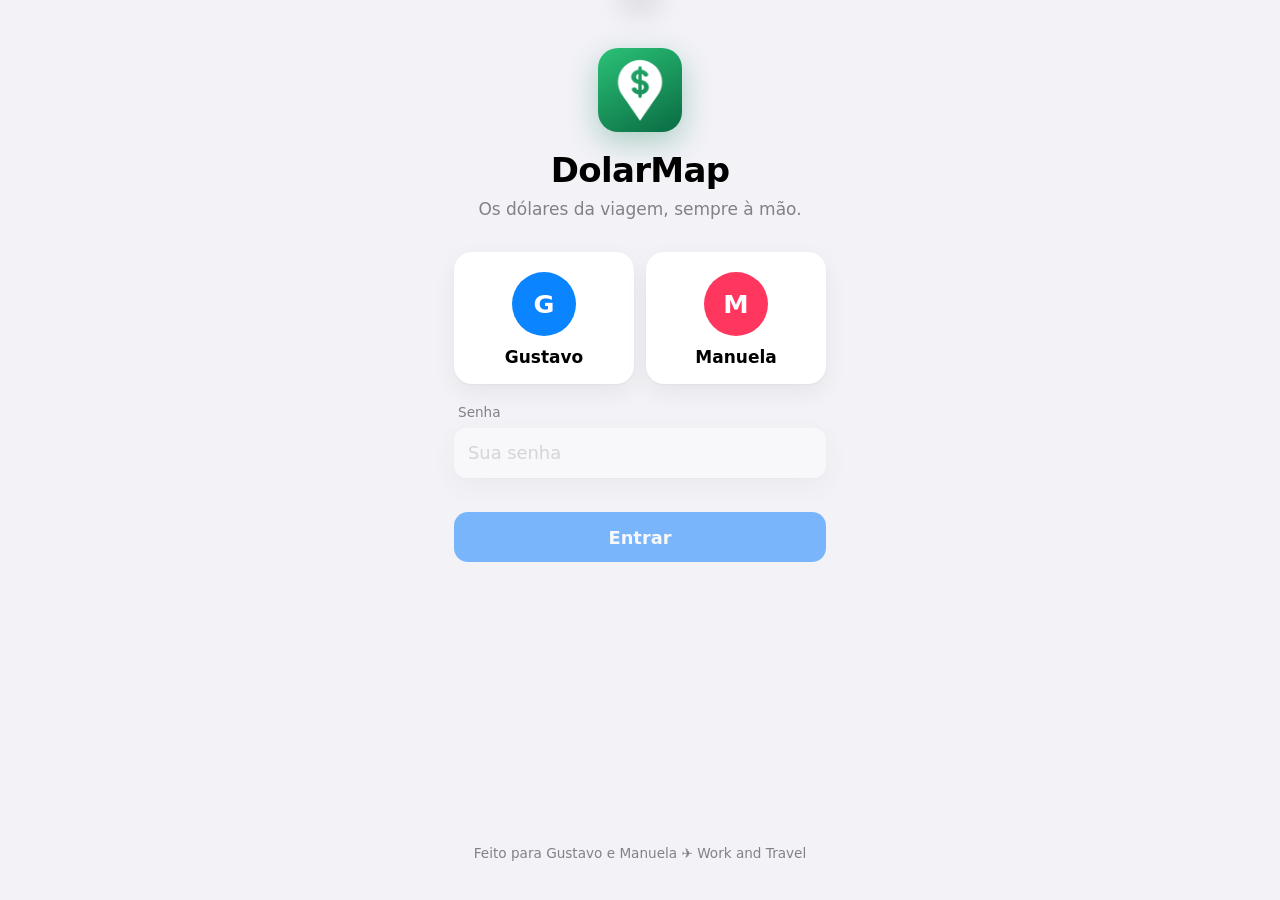
==== commit 82ef81f5: "Add files via upload" ====
--- a/index.html
+++ b/index.html
@@ -24,8 +24,8 @@
         if (t === 'light' || t === 'dark') document.documentElement.dataset.theme = t;
       } catch (e) {}
     </script>
-    <link rel="stylesheet" href="css/app.css?v=20261106offline1" />
-    <script type="module" src="js/main.js?v=20261106offline1"></script>
+    <link rel="stylesheet" href="css/app.css?v=20261106offline2" />
+    <script type="module" src="js/main.js?v=20261106offline2"></script>
   </head>
   <body>
     <div id="app" aria-live="polite">
--- a/css/app.css
+++ b/css/app.css
@@ -222,7 +222,6 @@
 .offline-actions { display: grid; gap: 8px; }
 .offline-actions:empty { display: none; }
 .pending-label { color: var(--orange); font-weight: 600; }
-.login + .offline-status { max-width: 420px; margin: 0 auto 32px; }
 
 /* ---------- Layout principal ---------- */
 
